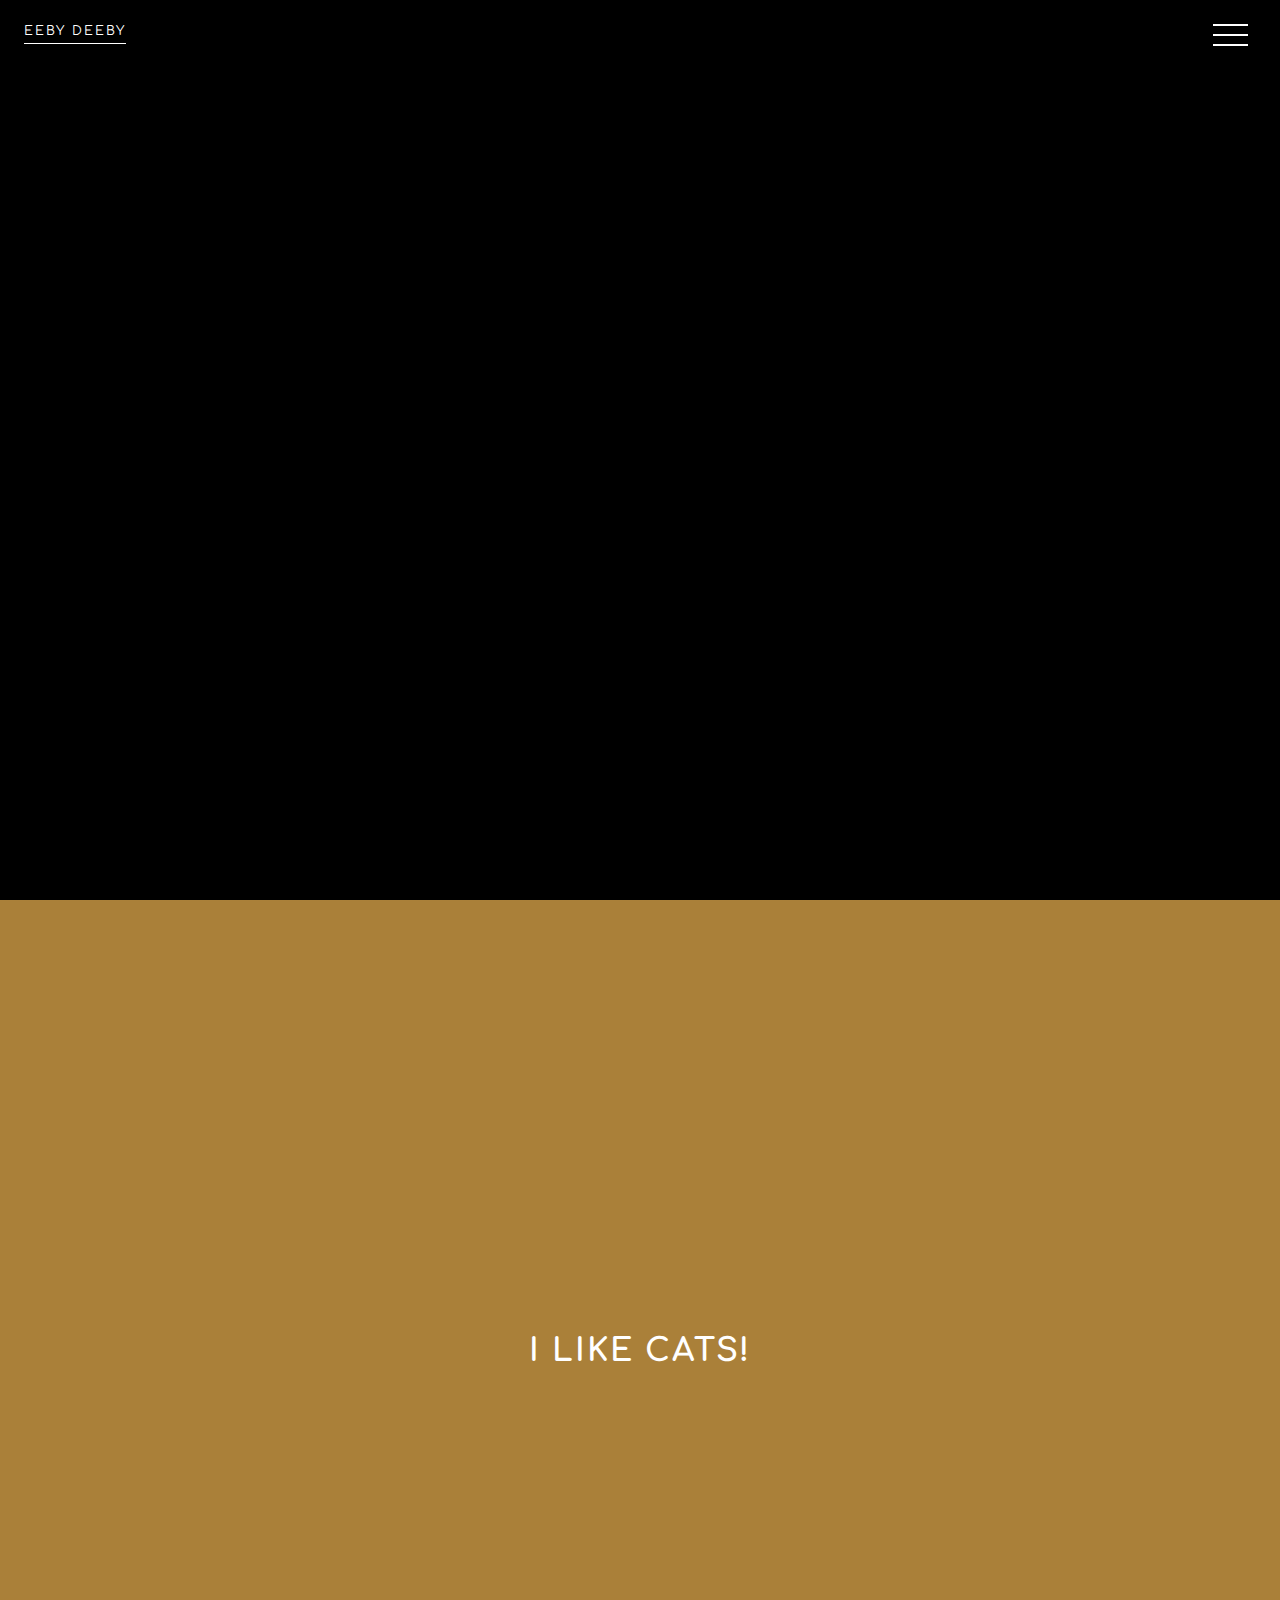
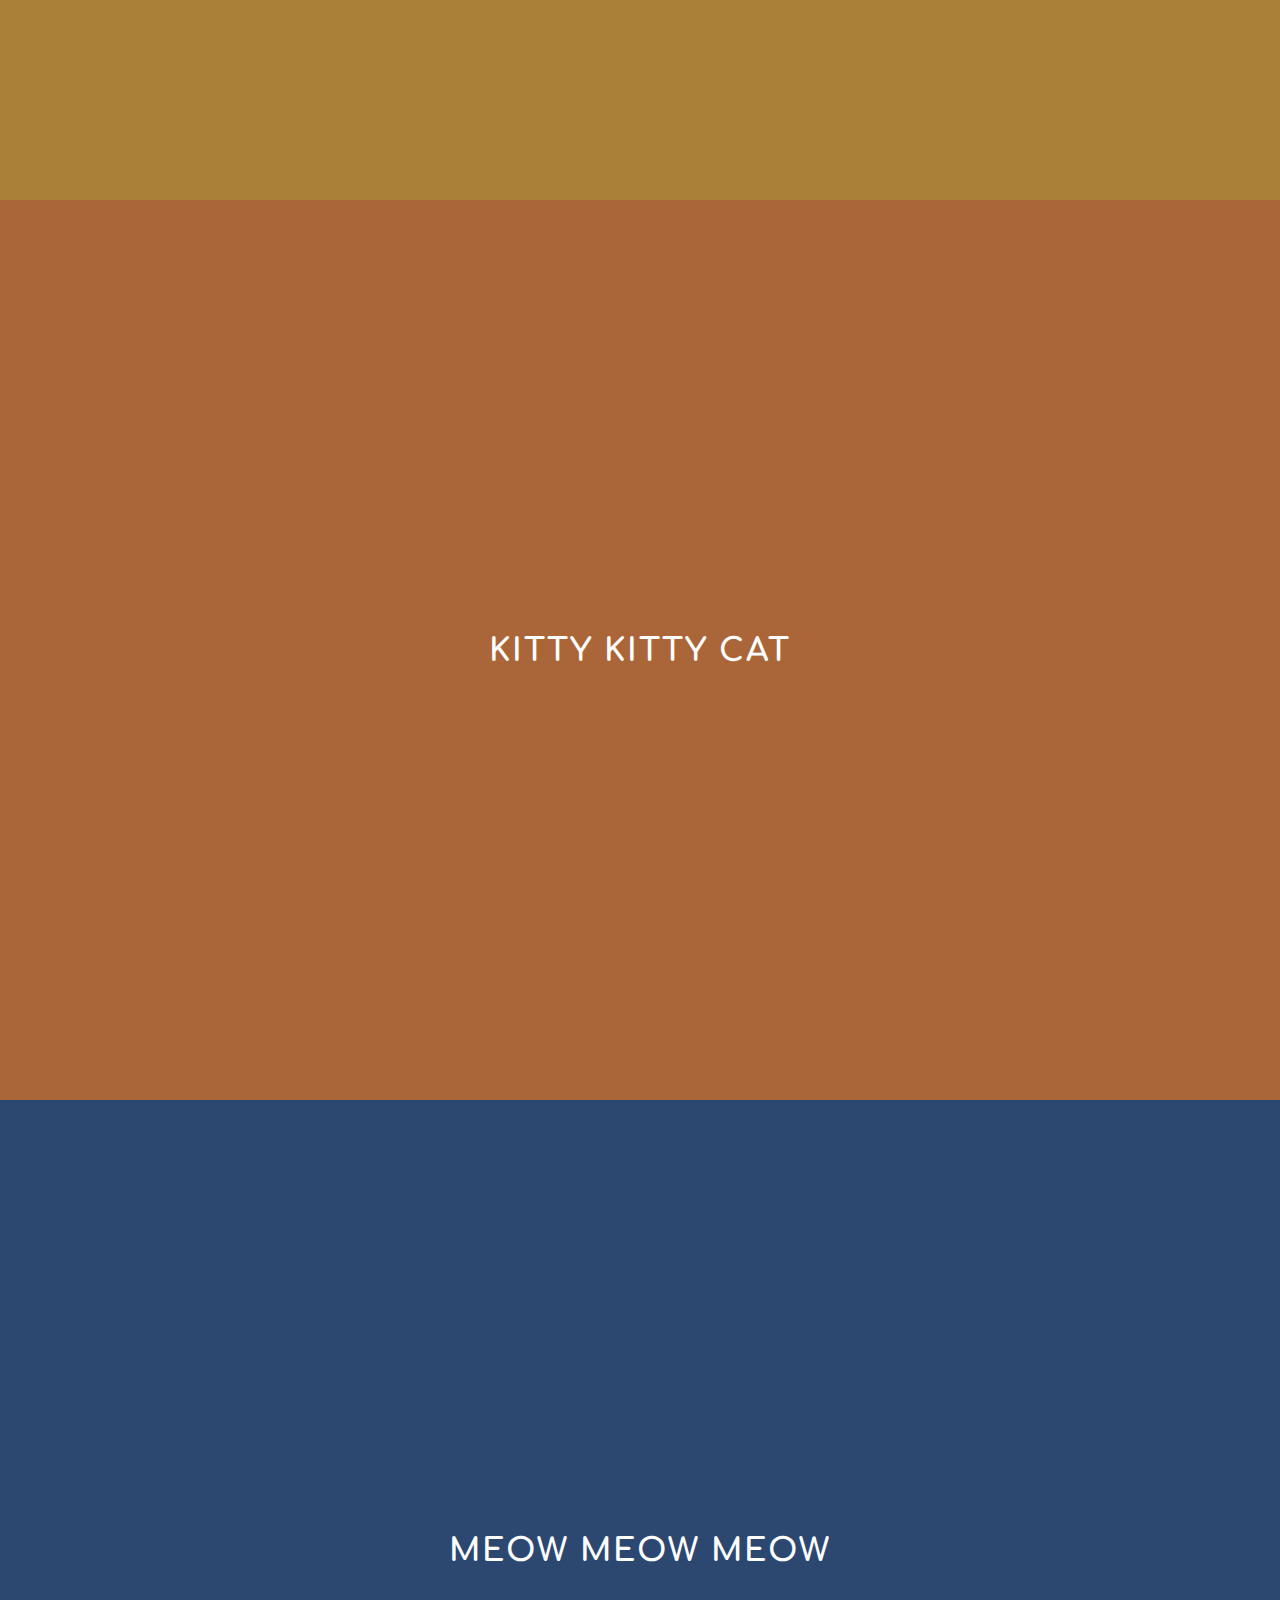
==== projects/animated-navigation/index.html @ 86eabe5d "adding project files" ====
<!DOCTYPE html>
<html lang="en">
  <head>
    <meta charset="UTF-8" />
    <meta name="viewport" content="width=device-width, initial-scale=1.0" />
    <title>Animated Navigation</title>
    <link rel="stylesheet" href="style.css" />
  </head>
  <body>
    <!-- Menu Overlay -->
    <div class="overlay overlay-slide-left" id="overlay">
      <!-- Menu Items -->
      <nav>
        <ul>
          <li id="nav-1" class="slide-out-1"><a href="#home">Home</a></li>
          <li id="nav-2" class="slide-out-2"><a href="#about">About</a></li>
          <li id="nav-3" class="slide-out-3"><a href="#skills">Skills</a></li>
          <li id="nav-4" class="slide-out-4">
            <a href="#projects">Projects</a>
          </li>
          <li id="nav-5" class="slide-out-5"><a href="#contact">Contact</a></li>
        </ul>
      </nav>
    </div>
    <!-- Menu Bars -->
    <div class="menu-bars" id="menu-bars">
      <div class="bar1"></div>
      <div class="bar2"></div>
      <div class="bar3"></div>
    </div>
    <!-- Sections -->
    <section id="home">
      <a href="#EEBYDEEBY" target="_blank">Eeby Deeby</a>
    </section>
    <section id="about"><h1>I like cats!</h1></section>
    <section id="skills"><h1>Kitty kitty cat</h1></section>
    <section id="projects"><h1>Meow meow meow</h1></section>
    <section id="contact"><h1>psst psst psst</h1></section>
    <!-- Script -->
    <script src="script.js"></script>
  </body>
</html>
---- projects/animated-navigation/style.css ----
@import url("https://fonts.googleapis.com/css2?family=Comfortaa&display=swap");

:root {
  --primaryColor: #fff;
  --navColor1: #21292c;
  --navColor2: #aa8039;
  --navColor3: #aa6639;
  --navColor4: #2c4770;
  --navColor5: #246d5f;
}

html {
  box-sizing: border-box;
}

body {
  margin: 0;
  background: #000;
  font-family: "Comfortaa", sans-serif;
}

/* --- Navigation Menu ------------------------------ */

/* Overlay */
.overlay {
  position: fixed;
  z-index: 9;
  top: 0;
  left: 0;
  width: 100vw;
  height: 100vh;
  background-color: rgba(0, 0, 0, 0.7);
  transform: translateX(-100vw);
}

.overlay-slide-right {
  transition: all 0.4s ease-in-out;
  transform: translateX(0);
}

.overlay-slide-left {
  transition: all 0.8s ease-in-out;
  transform: translateX(-100vw);
}

/* Nav Menu Items */
nav,
nav ul {
  height: 100vh;
  margin: 0;
  padding: 0;
}

nav ul {
  display: flex;
  flex-direction: column;
  justify-content: stretch;
  list-style: none;
}

nav ul li {
  height: 20%;
  overflow: hidden;
}

nav li a {
  position: relative;
  top: 45%;
  color: #fff;
  text-transform: uppercase;
  letter-spacing: 4px;
  text-decoration: none;
  display: block;
  text-align: center;
}

nav li a:hover {
  transform: scale(1.2);
}

nav li a::before {
  content: "";
  width: 25vw;
  height: 3px;
  background-color: #fff;
  position: absolute;
  top: 47.5%;
  left: 0;
  opacity: 0;
}

nav li a:hover::before {
  opacity: 1;
}

nav li:nth-of-type(1) {
  background-color: var(--navColor1);
}
nav li:nth-of-type(2) {
  background-color: var(--navColor2);
}
nav li:nth-of-type(3) {
  background-color: var(--navColor3);
}
nav li:nth-of-type(4) {
  background-color: var(--navColor4);
}
nav li:nth-of-type(5) {
  background-color: var(--navColor5);
}

/* Slide in animation with delay for each nav item */
.slide-in-1 {
  animation: slide-in 0.4s linear 0.2s both;
}
.slide-in-2 {
  animation: slide-in 0.4s linear 0.4s both;
}
.slide-in-3 {
  animation: slide-in 0.4s linear 0.6s both;
}
.slide-in-4 {
  animation: slide-in 0.4s linear 0.8s both;
}
.slide-in-5 {
  animation: slide-in 0.4s linear 1s both;
}

@keyframes slide-in {
  from {
    transform: translateX(-100%);
  }

  to {
    transform: translateX(0);
  }
}

/* Slide out animation with delay for each nav item */
.slide-out-1 {
  animation: slide-out 0.3s linear 0.1s both;
}
.slide-out-2 {
  animation: slide-out 0.3s linear 0.2s both;
}
.slide-out-3 {
  animation: slide-out 0.3s linear 0.3s both;
}
.slide-out-4 {
  animation: slide-out 0.3s linear 0.4s both;
}
.slide-out-5 {
  animation: slide-out 0.3s linear 0.5s both;
}

@keyframes slide-out {
  from {
    transform: translateX(0);
  }

  to {
    transform: translateX(-100%);
  }
}

/* --- Menu Bars ------------------------------------ */

.menu-bars {
  position: fixed;
  top: 1rem;
  right: 2rem;
  z-index: 10;
  display: inline;
  cursor: pointer;
}

.bar1,
.bar2,
.bar3 {
  width: 35px;
  height: 2px;
  background-color: #fff;
  margin: 8px 0;
  transition: 0.4s;
}

/* Rotate first bar */
.change .bar1 {
  transform: rotate(-45deg) translate(-7px, 8px);
}

/* Fade out the second bar */
.change .bar2 {
  opacity: 0;
}

/* Rotate last bar */
.change .bar3 {
  transform: rotate(45deg) translate(-6px, -8px);
}

/* --- Sections ------------------------------------ */

section {
  width: 100%;
  height: 100vh;
  position: relative;
  display: flex;
  justify-content: center;
  align-items: center;
  text-transform: uppercase;
  letter-spacing: 2px;
  color: var(--primaryColor);
}

section#home {
  background-image: url("https://images.unsplash.com/photo-1572008125409-1b013b702875?w=1000&auto=format&fit=crop&q=60&ixlib=rb-4.0.3&ixid=M3wxMjA3fDB8MHxzZWFyY2h8OHx8Y2FsaWNvfGVufDB8fDB8fHww");
  background-size: cover;
  background-position: center center;
}

section#home a {
  position: absolute;
  z-index: 2;
  top: 1.5rem;
  left: 1.5rem;
  text-decoration: none;
  font-size: 0.8rem;
  padding-bottom: 5px;
  color: var(--primaryColor);
  border-bottom: 1px solid var(--primaryColor);
}

section#about {
  background-color: var(--navColor2);
}

section#skills {
  background-color: var(--navColor3);
}

section#projects {
  background-color: var(--navColor4);
}

section#contact {
  background-color: var(--navColor5);
}

/* Media Query: Large Smartphone (Vertical) */
@media (max-width: 600px) {
  section#home a {
    top: 1rem;
    left: 1rem;
  }

  .menu-bars {
    top: 0.5rem;
    right: 1rem;
  }
}
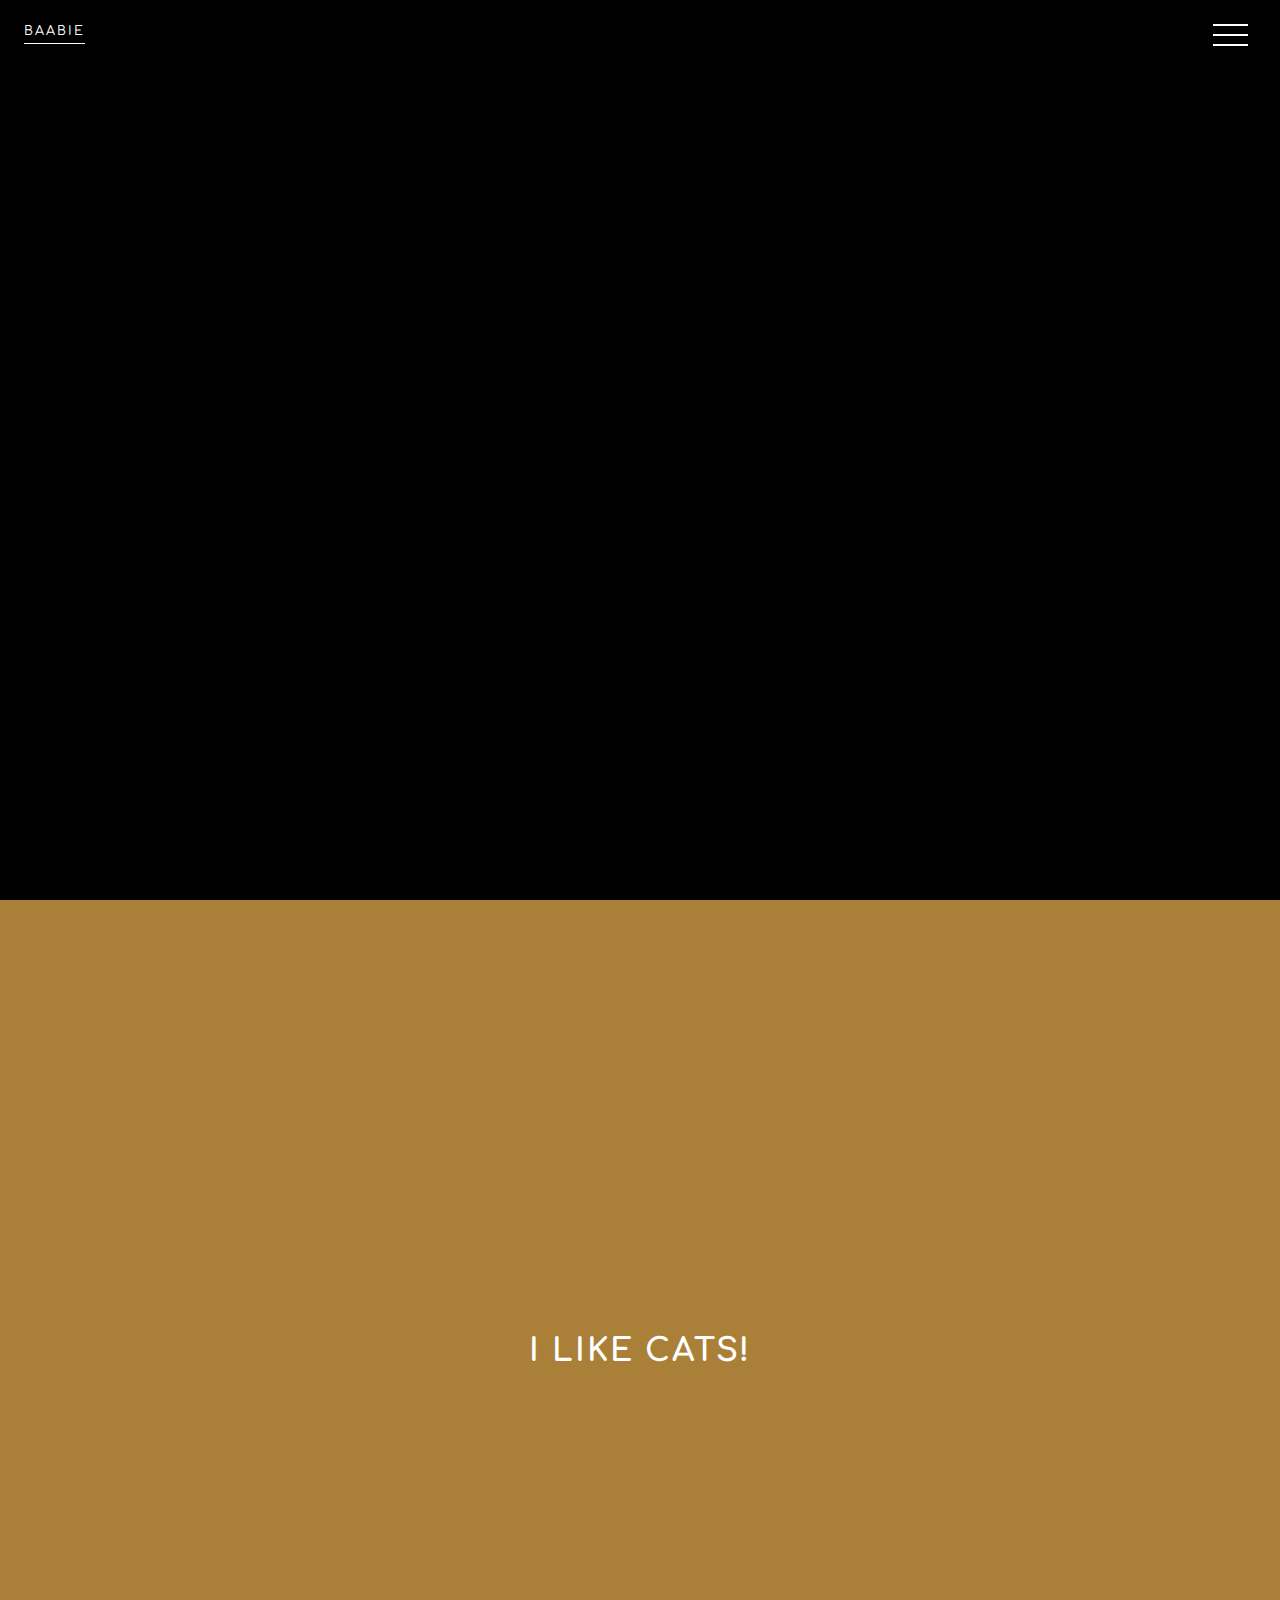
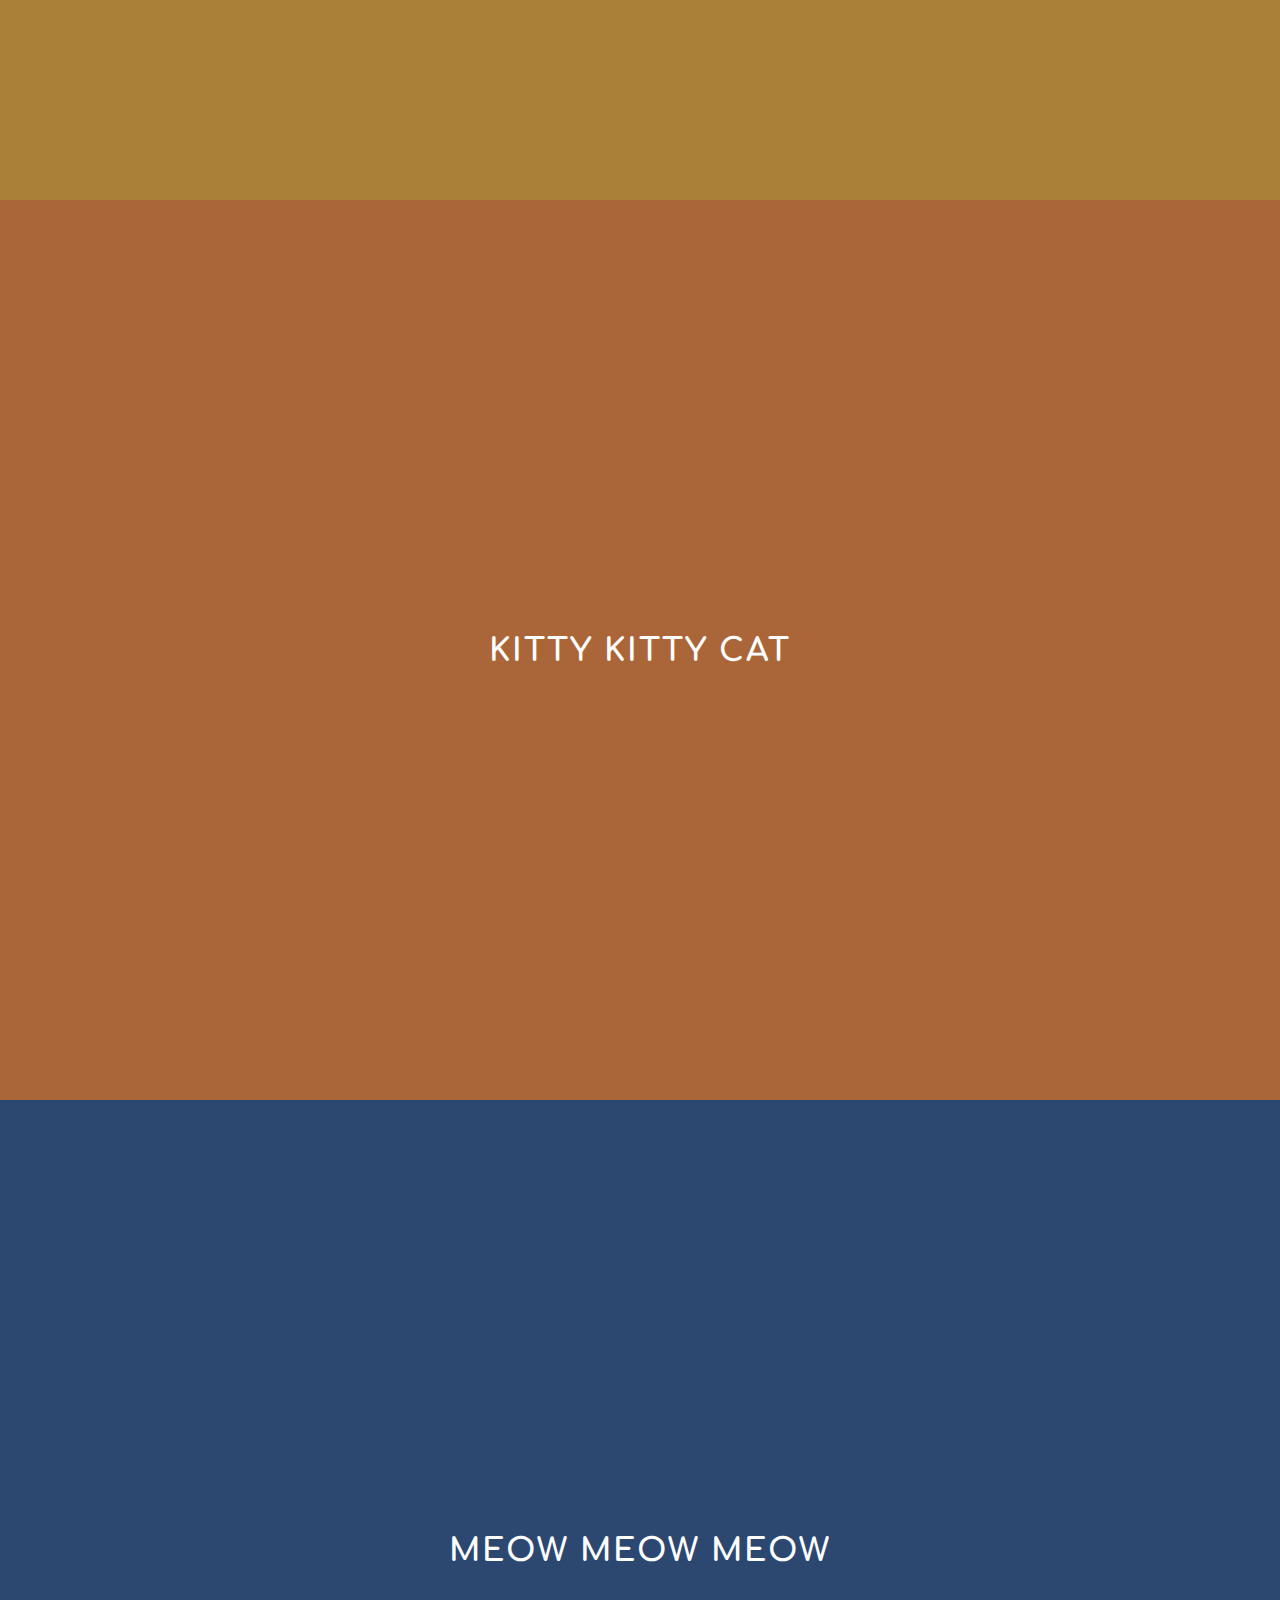
==== commit 642d22d9: "First draft" ====
--- a/projects/animated-navigation/index.html
+++ b/projects/animated-navigation/index.html
@@ -30,7 +30,7 @@
     </div>
     <!-- Sections -->
     <section id="home">
-      <a href="#EEBYDEEBY" target="_blank">Eeby Deeby</a>
+      <a href="#EEBYDEEBY" target="_blank">Baabie</a>
     </section>
     <section id="about"><h1>I like cats!</h1></section>
     <section id="skills"><h1>Kitty kitty cat</h1></section>
